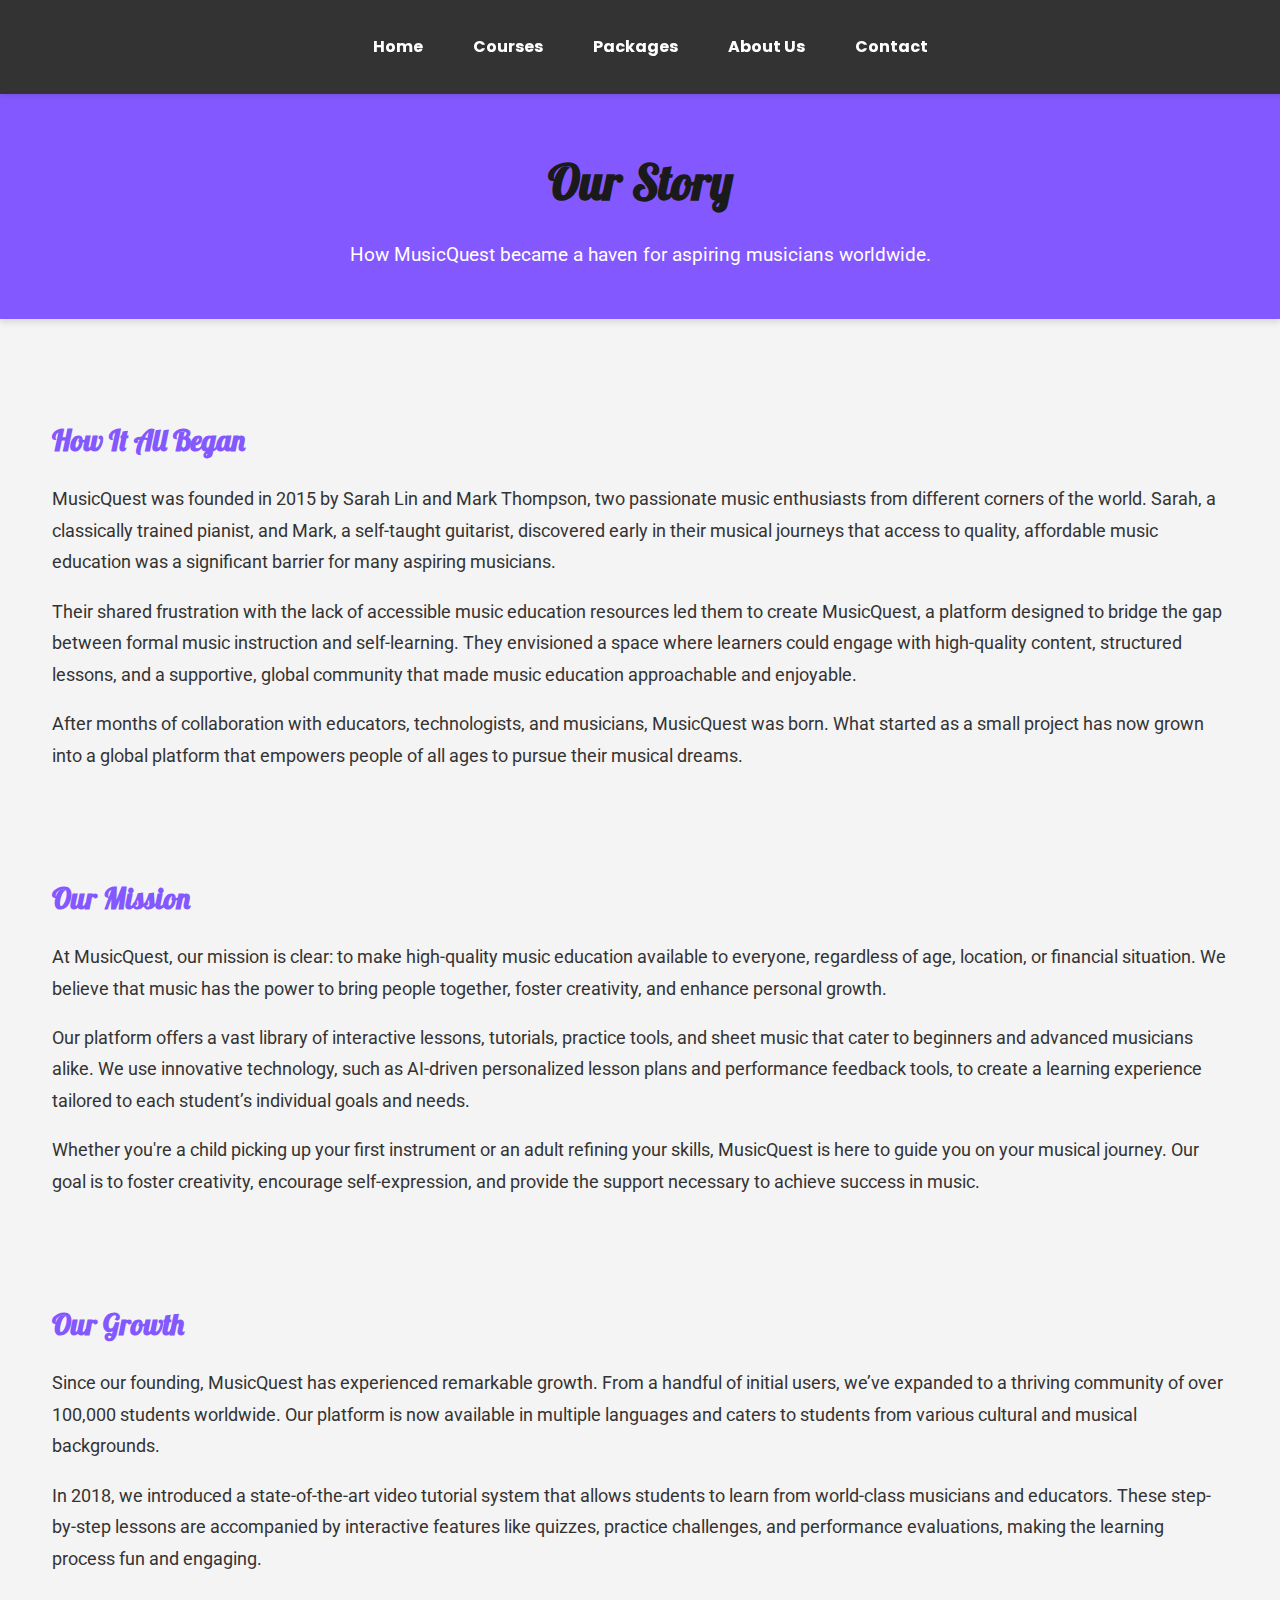
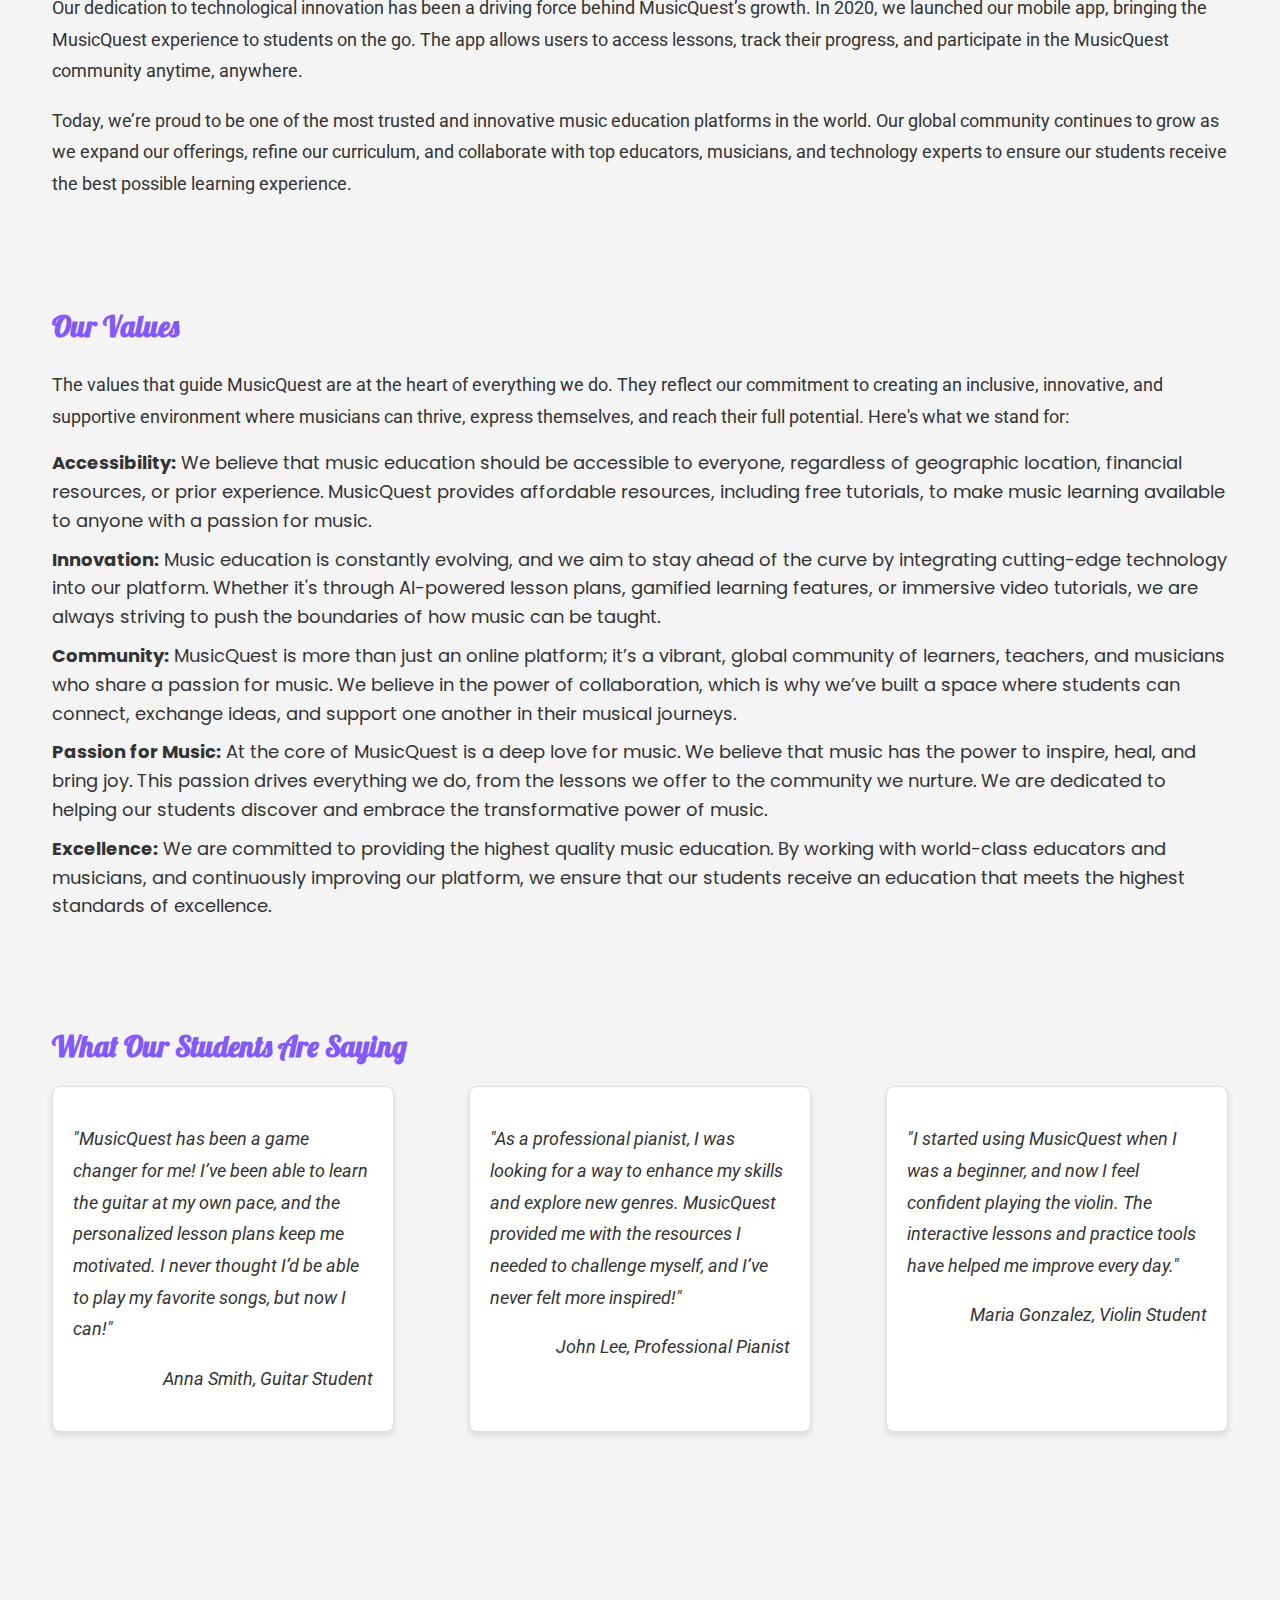
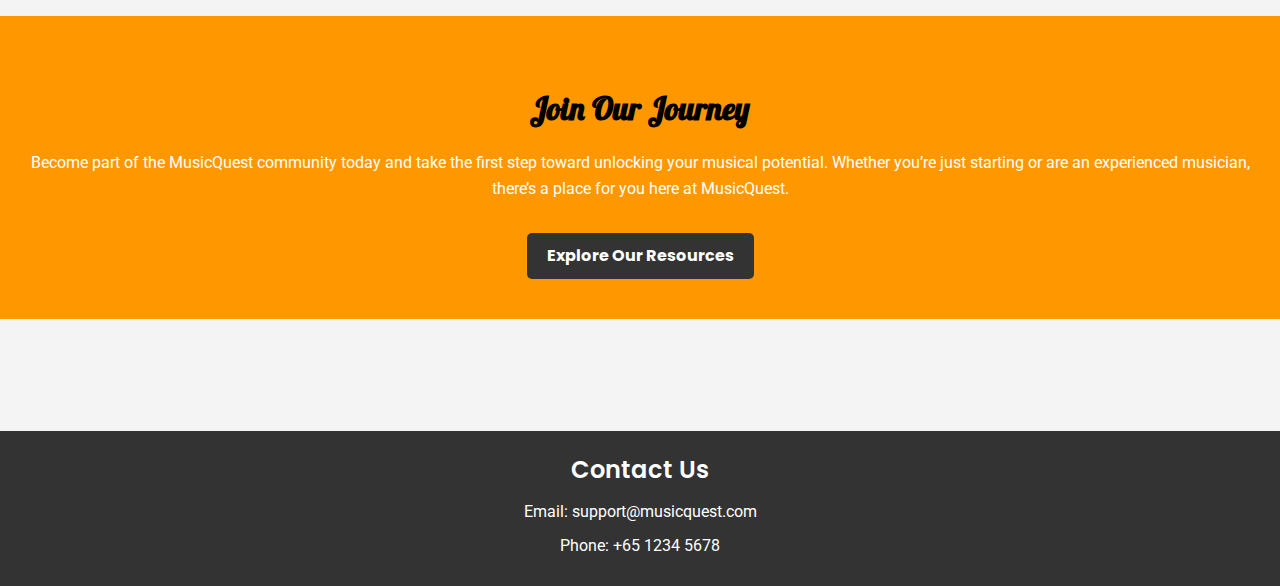
==== about-us.html @ 891b7fa4 "qqq" ====
<!DOCTYPE html>
<html lang="en">
<head>
    <meta charset="UTF-8">
    <meta name="viewport" content="width=device-width, initial-scale=1.0">
    <title>About MusicQuest</title>
    <link rel="stylesheet" href="style.css">
    <link href="https://fonts.googleapis.com/css2?family=Poppins:wght@400;600&family=Roboto:wght@400;500&family=Lobster&display=swap" rel="stylesheet">
</head>
<body>
    <!-- Navigation -->
    <nav>
        <div class="nav-btn">
            <a href="index.html">Home</a>
            <a href="study-resources.html">Courses</a>
            <a href="packages.html">Packages</a>
            <a href="about.html">About Us</a>
            <a href="contact.html">Contact</a>
        </div>
    </nav>

    <!-- About Section -->
    <header class="about-header">
        <h1>Our Story</h1>
        <p>How MusicQuest became a haven for aspiring musicians worldwide.</p>
    </header>

    <main class="about-main">
        <!-- About Story Section -->
        <section class="about-story">
            <h2>How It All Began</h2>
            <p>
                MusicQuest was founded in 2015 by Sarah Lin and Mark Thompson, two passionate music enthusiasts from different corners of the world. Sarah, a classically trained pianist, and Mark, a self-taught guitarist, discovered early in their musical journeys that access to quality, affordable music education was a significant barrier for many aspiring musicians.
            </p>
            <p>
                Their shared frustration with the lack of accessible music education resources led them to create MusicQuest, a platform designed to bridge the gap between formal music instruction and self-learning. They envisioned a space where learners could engage with high-quality content, structured lessons, and a supportive, global community that made music education approachable and enjoyable.
            </p>
            <p>
                After months of collaboration with educators, technologists, and musicians, MusicQuest was born. What started as a small project has now grown into a global platform that empowers people of all ages to pursue their musical dreams.
            </p>
        </section>
    
        <!-- Mission Section -->
        <section class="about-mission">
            <h2>Our Mission</h2>
            <p>
                At MusicQuest, our mission is clear: to make high-quality music education available to everyone, regardless of age, location, or financial situation. We believe that music has the power to bring people together, foster creativity, and enhance personal growth.
            </p>
            <p>
                Our platform offers a vast library of interactive lessons, tutorials, practice tools, and sheet music that cater to beginners and advanced musicians alike. We use innovative technology, such as AI-driven personalized lesson plans and performance feedback tools, to create a learning experience tailored to each student’s individual goals and needs.
            </p>
            <p>
                Whether you're a child picking up your first instrument or an adult refining your skills, MusicQuest is here to guide you on your musical journey. Our goal is to foster creativity, encourage self-expression, and provide the support necessary to achieve success in music.
            </p>
        </section>
    
        <!-- Growth Section -->
        <section class="about-growth">
            <h2>Our Growth</h2>
            <p>
                Since our founding, MusicQuest has experienced remarkable growth. From a handful of initial users, we’ve expanded to a thriving community of over 100,000 students worldwide. Our platform is now available in multiple languages and caters to students from various cultural and musical backgrounds.
            </p>
            <p>
                In 2018, we introduced a state-of-the-art video tutorial system that allows students to learn from world-class musicians and educators. These step-by-step lessons are accompanied by interactive features like quizzes, practice challenges, and performance evaluations, making the learning process fun and engaging.
            </p>
            <p>
                Our dedication to technological innovation has been a driving force behind MusicQuest’s growth. In 2020, we launched our mobile app, bringing the MusicQuest experience to students on the go. The app allows users to access lessons, track their progress, and participate in the MusicQuest community anytime, anywhere.
            </p>
            <p>
                Today, we’re proud to be one of the most trusted and innovative music education platforms in the world. Our global community continues to grow as we expand our offerings, refine our curriculum, and collaborate with top educators, musicians, and technology experts to ensure our students receive the best possible learning experience.
            </p>
        </section>
    
        <!-- Values Section -->
        <section class="about-values">
            <h2>Our Values</h2>
            <p>
                The values that guide MusicQuest are at the heart of everything we do. They reflect our commitment to creating an inclusive, innovative, and supportive environment where musicians can thrive, express themselves, and reach their full potential. Here's what we stand for:
            </p>
            <ul>
                <li><strong>Accessibility:</strong> We believe that music education should be accessible to everyone, regardless of geographic location, financial resources, or prior experience. MusicQuest provides affordable resources, including free tutorials, to make music learning available to anyone with a passion for music.</li>
                <li><strong>Innovation:</strong> Music education is constantly evolving, and we aim to stay ahead of the curve by integrating cutting-edge technology into our platform. Whether it's through AI-powered lesson plans, gamified learning features, or immersive video tutorials, we are always striving to push the boundaries of how music can be taught.</li>
                <li><strong>Community:</strong> MusicQuest is more than just an online platform; it’s a vibrant, global community of learners, teachers, and musicians who share a passion for music. We believe in the power of collaboration, which is why we’ve built a space where students can connect, exchange ideas, and support one another in their musical journeys.</li>
                <li><strong>Passion for Music:</strong> At the core of MusicQuest is a deep love for music. We believe that music has the power to inspire, heal, and bring joy. This passion drives everything we do, from the lessons we offer to the community we nurture. We are dedicated to helping our students discover and embrace the transformative power of music.</li>
                <li><strong>Excellence:</strong> We are committed to providing the highest quality music education. By working with world-class educators and musicians, and continuously improving our platform, we ensure that our students receive an education that meets the highest standards of excellence.</li>
            </ul>
        </section>

        <!-- User Testimonials Section -->
        <section class="user-testimonials">
            <h2>What Our Students Are Saying</h2>
            <div class="testimonial-container">
                <div class="testimonial">
                    <p>"MusicQuest has been a game changer for me! I’ve been able to learn the guitar at my own pace, and the personalized lesson plans keep me motivated. I never thought I’d be able to play my favorite songs, but now I can!"</p>
                    <p><strong>Anna Smith, Guitar Student</strong></p>
                </div>
                <div class="testimonial">
                    <p>"As a professional pianist, I was looking for a way to enhance my skills and explore new genres. MusicQuest provided me with the resources I needed to challenge myself, and I’ve never felt more inspired!"</p>
                    <p><strong>John Lee, Professional Pianist</strong></p>
                </div>
                <div class="testimonial">
                    <p>"I started using MusicQuest when I was a beginner, and now I feel confident playing the violin. The interactive lessons and practice tools have helped me improve every day." </p>
                    <p><strong>Maria Gonzalez, Violin Student</strong></p>
                </div>
            </div>
        </section>
    </main>

    <!-- Call to Action -->
    <section class="call-to-action">
        <h2>Join Our Journey</h2>
        <p>
            Become part of the MusicQuest community today and take the first step toward unlocking your musical potential. Whether you’re just starting or are an experienced musician, there’s a place for you here at MusicQuest.
        </p>
        <a href="study-resources.html" class="cta-button">Explore Our Resources</a>
    </section>

    <!-- Footer -->
    <footer>
        <div class="contact-info">
            <h3>Contact Us</h3>
            <p>Email: support@musicquest.com</p>
            <p>Phone: +65 1234 5678</p>
        </div>
    </footer>
</body>
</html>
---- style.css ----
@import url('https://fonts.googleapis.com/css2?family=Koulen&family=Noto+Sans:ital,wght@0,100..900;1,100..900&display=swap');
html, body {
    margin: 0;
    font-family: 'Nato Sans', sans-serif;
}
h1 {
    font-family: 'Koulen', sans-serif;
}
nav {
    position: fixed;
    top: 0;
    width: 100%;
    background-color: #ffffff;
    z-index: 1000;
    box-shadow: 0 2px 5px rgba(0, 0, 0, 0.1);
}
.nav-btn {
    display: flex;
    justify-content: space-between;
    align-items: center;
    padding: 1.5rem 3rem;
}
.nav-btn a {
    text-decoration: none;
    color: rgb(0, 0, 0);
    font-size: 1rem;
    margin: 0 1rem;
    transition: color 0.3s ease;
}
.nav-btn a:hover {
    color: #FFD700; /* Gold hover color */
}
.wishlist-section {
    display: flex;
    gap: 9vw;
    justify-content: center;
    align-items: center;
    height: 80vh;
   
    padding: 1rem;
    background: linear-gradient(135deg, #ffffff, #f2f1ff)
}
.wishlist-section img {
    width: 31vw;
    height: auto;
}
.wishlist-content {
    display: flex;
    flex-direction: column;
    gap: 3vw;
    max-width: 600px;
    color: #142261;
}
.wishlist-title h1 {
    color: #8458ff;
    font-size: 4vw;
    margin: 0;
    transform: translateY(20px);
    opacity: 0;
    animation: slideUpTitleScale 0.8s ease-out forwards;
}
.wishlist-title p {
    font-size: clamp(1rem, 1.2vw, 1.3rem);
    margin: 0;
    transform: translateY(15px);
    opacity: 0;
    animation: slideUpText 0.8s ease-out 0.2s forwards;
}
/* Make sure form groups take the full width */
.wishlist-form {
    display: flex;
    flex-direction: column;
    gap: 15px; /* Spacing between form elements */
}

/* Style for email input */
.email-group {
    display: flex;
    flex-direction: column;
    gap: 5px;
}

/* Style for the notification checkbox and label */
.notification-group {
    display: flex;                
    align-items: center;          
    gap: 10px;                    
}

/* Style for checkbox */
.notification-group input[type="checkbox"] {
    margin: 0;                    
    width: 20px;                  
    height: 20px;                 
}

/* Ensure label wraps text properly */
.notification-group label {
    display: inline-block;
    max-width: 100%;               
    word-wrap: break-word;        
}



/* Style for the button */
.confirm-button {
    align-self: flex-start;
    padding: 10px 20px;
    background-color: #4caf50;
    color: white;
    font-size: 16px;
    border: none;
    border-radius: 5px;
    cursor: pointer;
    transition: background-color 0.3s ease;
}

.confirm-button:hover {
    background-color: #45a049;
}




.divider-group {
    display: flex;
    gap: 1vw;
    font-size: 0.88vw;
    transform: translateY(15px);
    opacity: 0;
    animation: slideUpForm 0.6s ease-out 1s forwards;
}

.divider-group hr {
    border: none;
    background-color: rgb(165, 165, 165);
    margin-left: 0;
    margin-right: 0;
    width: 2.5vw;
    height: 1px;
}


.all-in-one-section {
    display: flex;
    gap: 3vw;
    justify-content: center;
    align-items: center;
    height: 80vh;
   
    padding: 1rem;
    background: linear-gradient(135deg, #ffffff, #f2f1ff)
}



.all-in-one-content {
    display: flex;
    flex-direction: column;
    gap: 3vw;
    max-width: 900px;
    color: #142261;
    width: 500px;
}

.all-in-one-content h1 {
    font-size: 3.5vw;
    line-height: 3.2vw;
    margin: 0;
}

.all-in-one-content p {
    margin: 0;
    font-size: 1.1vw;
}

.tags {
    margin-top: 4vw;
}

.tags div {
    display: flex;
    justify-content: center;
    align-items: center;
    border: 2px solid #7871F2;
    font-size: 1vw;
    border-radius: 100px;
    padding: 0.6vw 1.5vw;
    display: inline-block;
}
.button-group {
    margin-top: 1.5rem;
    display: flex;
    gap: 1rem;
    justify-content: center;
}

.all-in-one-button,
.study-resources-button {
    text-decoration: none;
    background-color: #ffffff; /* White background for contrast */
    color: #ff4081; /* Button text color matches border */
    padding: 0.8rem 1.5rem;
    border: 2px solid #ff4081; /* Add border */
    border-radius: 10px; /* Rounded corners for buttons */
    font-size: 1rem;
    font-weight: bold;
    text-align: center;
    transition: background-color 0.3s ease, transform 0.2s ease, color 0.3s ease;
}

.all-in-one-button:hover,
.study-resources-button:hover {
    background-color: #ff4081; /* Fill background on hover */
    color: white; /* Change text color to white */
    transform: translateY(-3px); /* Slight lift on hover */
}

/* Keep existing animation keyframes */
@keyframes slideUpTitleScale {
    0% {
        transform: translateY(20px);
        opacity: 0;
    }
    100% {
        transform: translateY(0);
        opacity: 1;
    }
}

@keyframes slideUpText {
    0% {
        transform: translateY(15px);
        opacity: 0;
    }
    100% {
        transform: translateY(0);
        opacity: 1;
    }
}

/* Add new animation for form elements */
/* Keyframes */
@keyframes slideUpForm {
    0% {
        transform: translateY(15px);
        opacity: 0;
    }
    100% {
        transform: translateY(0);
        opacity: 1;
    }
}

/* Apply animation to form */
.wishlist-form {
    animation: slideUpForm 0.8s ease-in-out forwards;
    opacity: 0; /* Initial state */
    transform: translateY(15px); /* Start position */
}




/* Large screens (1200px and up) */
@media (min-width: 1200px) {
    .wishlist-section {
        gap: 6vw;
        padding: 2rem 4rem;
    }
    
    .wishlist-title h1 {
        font-size: 3.5rem;
    }
}

/* Medium screens (768px to 1199px) */
@media (max-width: 1199px) {
    .nav-btn {
        padding: 1rem 2rem;
    }
    
    .wishlist-section {
        gap: 4vw;
        height: auto;
        min-height: 85vh;
        padding: 6rem 2rem 2rem;
    }

    .wishlist-title h1 {
        font-size: 3rem;
    }

    .wishlist-section img {
        width: 40%;
    }
}

/* Tablets and smaller screens (768px and down) */
@media (max-width: 768px) {
    .nav-btn {
        padding: 1rem;
    }

    .nav-btn a {
        font-size: 0.9rem;
        margin: 0 0.5rem;
    }

    .wishlist-section {
        flex-direction: column;
        gap: 2rem;
        padding: 5rem 1.5rem 2rem;
        height: auto;
    }

    .wishlist-section img {
        width: min(80%, 350px);
    }

    .wishlist-content {
        width: 100%;
        gap: 2rem;
    }

    .wishlist-title h1 {
        font-size: 2.5rem;
        text-align: center;
    }

    .wishlist-title p {
        text-align: center;
        font-size: 1rem;
    }

    .email-group label {
        font-size: 1rem;
    }

    #email {
        width: 100%;
    }

    .notification-group {
        font-size: 0.9rem;
    }

    .confirm-button {
        width: 100%;
    }

    #google-signup {
        width: 100%;
        height: 45px;
        font-size: 1rem;
    }

    #google-signup img {
        width: 20px;
    }
}




/* Mobile screens (480px and down) */
@media (max-width: 480px) {
    .nav-btn {
        padding: 0.8rem;
    }

    .nav-btn a {
        font-size: 0.8rem;
        margin: 0 0.3rem;
    }

    .wishlist-section {
        padding: 4.5rem 1rem 1.5rem;
    }

    .wishlist-section img {
        width: 100%;
    }

    .wishlist-title h1 {
        font-size: 2rem;
    }

    .wishlist-title p {
        font-size: 0.9rem;
    }

    .email-group label {
        font-size: 0.9rem;
    }

    .notification-group {
        font-size: 0.8rem;
    }

    .divider-group {
        font-size: 0.8rem;
    }
}

/* For landscape orientation on mobile */
@media (max-height: 600px) and (orientation: landscape) {
    .wishlist-section {
        flex-direction: row;
        min-height: auto;
        padding: 5rem 1.5rem 1.5rem;
    }

    .wishlist-section img {
        width: 30%;
    }

    .wishlist-title h1 {
        font-size: 2rem;
    }
}

/* Very small screens */
@media (max-width: 360px) {
    .nav-btn a {
        font-size: 0.7rem;
        margin: 0 0.2rem;
    }

    .wishlist-title h1 {
        font-size: 1.8rem;
    }
}
/* Wishlist Success Section */
.wishlist-success-section {
    display: flex;
    flex-direction: column;
    justify-content: center;
    align-items: center;
    text-align: center;
    padding: 5rem 2rem 2rem; /* Increased top padding to account for nav bar */
    height: 80vh;
    background: linear-gradient(135deg, #ffffff, #f2f1ff);
}

.wishlist-success-section img {
    width: 30%;
    margin-top: 2rem;
}

.success-content {
    max-width: 600px;
    color: #142261;
    margin-top: 2rem; /* Additional margin to move content further down */
}

.success-content h1 {
    font-size: 3rem;
    color: #8458ff;
    margin-top: 7rem;
}

.success-content p {
    font-size: 1.2rem;
    margin-bottom: 2rem;
}

.back-home-button {
    display: inline-block;
    padding: 0.8rem 1.5rem;
    font-size: 1rem;
    color: white;
    background-color: #6762FF;
    border-radius: 6px;
    text-decoration: none;
    transition: background-color 0.3s ease;
}

.back-home-button:hover {
    background-color: #5f5bda;
}
.track-record {
    padding: 3rem;
    background-color: #f8f7ff;
    text-align: center;
}

.track-content h1 {
    font-size: 2.5rem;
    color: #142261;
}

.track-content p {
    font-size: 1.2rem;
    color: #444;
    margin-bottom: 2rem;
}

.testimonials {
    display: flex;
    justify-content: center;
    gap: 2rem;
    flex-wrap: wrap;
}

.testimonial {
    background-color: white;
    border: 1px solid #ddd;
    border-radius: 8px;
    padding: 1rem 1.5rem;
    max-width: 300px;
    text-align: left;
    box-shadow: 0 4px 8px rgba(0, 0, 0, 0.1);
}

.testimonial p {
    font-size: 1rem;
    color: #555;
    margin-bottom: 1rem;
}

.testimonial span {
    font-size: 0.9rem;
    color: #888;
    font-style: italic;
}
.services {
    padding: 3rem;
    background-color: #ffffff;
    text-align: center;
}

.services h1 {
    font-size: 2.5rem;
    color: #8458ff;
    margin-bottom: 2rem;
}

.service-list {
    display: flex;
    flex-wrap: wrap;
    gap: 20px;
    justify-content: center;
    margin-top: 20px;
}

.service-item {
    width: 30%;
    min-width: 280px;
    text-align: center;
}

.service-button {
    display: block;
    text-decoration: none;
    background-color: #2e86de;
    color: white;
    padding: 20px;
    border-radius: 10px;
    transition: background-color 0.3s, transform 0.2s;
    box-shadow: 0 4px 6px rgba(0, 0, 0, 0.1);
}

.service-button:hover {
    background-color: #1c5fa8;
    transform: translateY(-5px);
}

.service-button h3 {
    margin: 0 0 10px;
    font-size: 1.5rem;
}

.service-button p {
    font-size: 1rem;
    margin: 0;
}

footer {
    background-color: #142261;
    color: white;
    text-align: center;
    padding: 1.5rem;
}

.contact-info h3 {
    margin: 0;
    font-size: 1.5rem;
}

.contact-info p {
    margin: 0.5rem 0;
    font-size: 1rem;
}
.promo-section {
    padding: 2rem;
    background-color: #f8f7ff;
    text-align: center;
}

.promo-input {
    display: inline-flex;
    gap: 1rem;
    margin-top: 1rem;
}

.promo-input input {
    padding: 0.8rem;
    font-size: 1rem;
    border: 1px solid #ddd;
    border-radius: 4px;
    width: 200px;
}

.promo-input button {
    padding: 0.8rem 1rem;
    background-color: #6762FF;
    color: white;
    border: none;
    border-radius: 4px;
    cursor: pointer;
}

.promo-input button:hover {
    background-color: #5f5bda;
}
.all-in-one-link {
    display: block;
    text-decoration: none;
    color: inherit;
    transition: transform 0.2s ease, box-shadow 0.2s ease;
}

.all-in-one-link:hover {
    transform: translateY(-5px);
    box-shadow: 0 4px 10px rgba(0, 0, 0, 0.2);
}
.packages-heading {
    margin-top: 5rem; /* Moves the heading down */
    text-align: center; /* Keeps it centered */
    font-size: 2rem; /* Optional: Adjust the size */
    font-weight: bold; /* Optional: Keep it bold */
}

.packages-section {
    padding: 2rem;
    text-align: center;
}

.packages-list {
    display: flex;
    justify-content: center;
    gap: 1.5rem;
    flex-wrap: wrap;
}

.package-item {
    border: 1px solid #ddd;
    border-radius: 8px;
    padding: 1.5rem;
    width: 300px;
    box-shadow: 0 2px 5px rgba(0, 0, 0, 0.1);
    transition: transform 0.2s ease;
}

.package-item:hover {
    transform: translateY(-5px);
    box-shadow: 0 4px 10px rgba(0, 0, 0, 0.2);
}

.buy-button {
    background-color: #ff4081;
    color: white;
    border: none;
    padding: 0.5rem 1rem;
    border-radius: 4px;
    cursor: pointer;
    font-size: 1rem;
    margin-top: 1rem;
}

.buy-button:hover {
    background-color: #e0356d;
}
/* Packages Section */
.packages-list {
    display: flex;
    flex-wrap: wrap;
    justify-content: space-around;
    gap: 20px;
    margin: 20px;
}

.package-item {
    border: 2px solid #4CAF50;
    border-radius: 10px;
    padding: 20px;
    text-align: center;
    width: 300px;
    box-shadow: 0 4px 6px rgba(0, 0, 0, 0.1);
}

/* Footer for price and button */
.package-footer {
    display: flex;
    justify-content: space-between;
    align-items: center;
    margin-top: 20px;
    border-top: 1px solid #ddd;
    padding-top: 10px;
}

.price {
    font-size: 1.2rem;
    font-weight: bold;
    color: #4CAF50;
}

.buy-button {
    background-color: #4CAF50;
    color: white;
    font-size: 1rem;
    padding: 10px 20px;
    border: none;
    border-radius: 5px;
    cursor: pointer;
    transition: background-color 0.3s ease;
}

.buy-button:hover {
    background-color: #45A049;
}
/* Study Resources Section */
.study-resources-section {
    padding: 40px 20px;
    text-align: center;
    background-color: #f8f9fa;
}

.study-resources-heading {
    font-size: 2.5rem;
    color: #4CAF50;
    margin-top: 5rem
}

.study-resources-subheading {
    font-size: 1.2rem;
    color: #555;
    margin-bottom: 30px;
}

/* Resource List */
.resource-list {
    display: flex;
    flex-wrap: wrap;
    justify-content: center;
    gap: 20px;
}

.resource-item {
    background-color: white;
    border: 2px solid #4CAF50;
    border-radius: 10px;
    width: 300px;
    padding: 20px;
    box-shadow: 0 4px 6px rgba(0, 0, 0, 0.1);
    text-align: center;
}

.resource-item img {
    max-width: 100%;
    border-radius: 5px;
    margin-bottom: 15px;
}

.resource-item h3 {
    font-size: 1.5rem;
    color: #333;
    margin-bottom: 10px;
}

.resource-item p {
    font-size: 1rem;
    color: #666;
    margin-bottom: 15px;
}
.resource-item:nth-child(1) p {
    margin-top: 30px;
}
.resource-item:nth-child(1) h3 {
    margin-top: 25px; 
}

.resource-item:nth-child(2) p {
    margin-top: 30px;
}
.resource-item:nth-child(2) h3 {
    margin-top: 35px; 
}
.resource-item:nth-child(3) p {
    margin-top: 30px;
}
.resource-item:nth-child(3) h3 {
    margin-top: 48px; 
}
.learn-more-button {
    display: inline-block;
    background-color: #4CAF50;
    color: white;
    padding: 10px 20px;
    text-decoration: none;
    border-radius: 5px;
    font-weight: bold;
    transition: background-color 0.3s ease;
}

.learn-more-button:hover {
    background-color: #45A049;
}

/* Footer */
footer {
    background-color: #4ca8af;
    color: white;
    padding: 20px;
    text-align: center;
    margin-top: 40px;
}

.contact-info h3 {
    font-size: 1.5rem;
    margin-bottom: 10px;
}

.contact-info p {
    font-size: 1rem;
}
.package-item img {
    width: 100%; /* Make the image fit the container width */
    height: auto; /* Maintain aspect ratio */
    max-height: 200px; /* Optional: Restrict the height to ensure uniformity */
    border-radius: 8px; /* Optional: Add rounded corners */
    object-fit: cover; /* Ensures the image fills the container nicely */
    display: block;
    margin: 0 auto; /* Center the image */
}


/* General Styles */
body {
    font-family: 'Arial', sans-serif;
    color: #333;
    background-color: #ffffff;     
    margin: 0;
    padding: 0;
}

nav {
    background-color: #4f6ef7;
    color: #fff;
    padding: 10px 20px;
    text-align: center;
}

.nav-btn a {
    color: #fff;
    text-decoration: none;
    margin: 0 15px;
    font-weight: bold;
}

.nav-btn a:hover {
    text-decoration: underline;
}

/* General Reset */
body {
    margin: 0;
    font-family: Arial, sans-serif;
    color: #333;
}

/* Navigation */
nav {
    background-color: #004080;
    padding: 1rem;
    text-align: center;
}

.nav-btn a {
    color: white;
    text-decoration: none;
    margin: 0 15px;
    font-weight: bold;
}

.nav-btn a:hover {
    text-decoration: underline;
}

/* Payment Section */
.payment-container {
    max-width: 600px;
    margin: 2rem auto;
    padding: 2rem;
    border-radius: 8px;
    background-color: #f9f9f9;
    box-shadow: 0 4px 10px rgba(0, 0, 0, 0.1);
}

.payment-container header h1 {
    font-size: 2rem;
    color: #333;
    margin-top: 2rem; 
    text-align: center;
}

.payment-form {
    margin-top: 1.5rem;
}

fieldset {
    border: none;
    margin-bottom: 1.5rem;
}

legend {
    font-size: 1.2rem;
    font-weight: bold;
    color: #004080;
    margin-bottom: 1rem;
}

.form-group {
    margin-bottom: 1rem;
}

label {
    display: block;
    margin-bottom: 0.5rem;
    font-weight: bold;
}

input, select {
    width: 100%;
    padding: 0.8rem;
    border: 1px solid #ccc;
    border-radius: 4px;
    box-sizing: border-box;
    font-size: 1rem;
}

input:focus, select:focus {
    border-color: #004080;
    outline: none;
    box-shadow: 0 0 5px rgba(0, 64, 128, 0.5);
}

.form-row {
    display: flex;
    gap: 1rem;
}

.form-footer {
    text-align: center;
}

.submit-payment {
    background-color: #004080;
    color: white;
    padding: 0.8rem 1.5rem;
    font-size: 1rem;
    border: none;
    border-radius: 5px;
    cursor: pointer;
    transition: background-color 0.3s ease;
}

.submit-payment:hover {
    background-color: #003060;
}

/* Footer */
footer {
    text-align: center;
    background-color: #004080;
    color: white;
    padding: 1rem;
    margin-top: 2rem;
}
.back-button {
    display: inline-block;
    background-color: var(--primary-color);
    color: #ffffff;
    text-decoration: none;
    padding: 0.8rem 1.5rem;
    border-radius: 5px;
    margin-top: 1.5rem;
    transition: background-color 0.3s ease;
}

.back-button:hover {
    background-color: #0056b3;
}
/* Global Styles */
body {
    font-family: 'Noto Sans', sans-serif;
    margin: 0;
    padding: 0;
    background-color: #f8f7ff; /* Light background color */
    color: #142261; /* Dark blue text for readability */
}

h1, h2 {
    color: #8458ff; /* Purple for headings */
}

ul {
    list-style-type: none;
    padding-left: 0;
}

li {
    margin-bottom: 10px;
    font-size: 1.2rem;
}

a {
    text-decoration: none;
    color: #4CAF50; /* Green for links and buttons */
    font-weight: bold;
}

/* Header Styles */
header {
    background-color: #ffffff; /* White background for header */
    padding: 2rem;
    text-align: center;
    box-shadow: 0 4px 6px rgba(0, 0, 0, 0.1);
}

header h1 {
    font-size: 3rem;
}

header p {
    font-size: 1.2rem;
    color: #444; /* Dark gray for paragraph */
}

/* Main Content Styles */
main {
    padding: 2rem;
}

.highlights {
    background-color: #ffffff;
    border-radius: 10px;
    padding: 1.5rem;
    box-shadow: 0 4px 8px rgba(0, 0, 0, 0.1);
}

.highlights h2 {
    font-size: 2rem;
    margin-bottom: 1rem;
}

.back-button {
    display: inline-block;
    padding: 10px 20px;
    background-color: #4CAF50;
    color: white;
    border-radius: 5px;
    font-size: 1rem;
    margin-top: 20px;
    transition: background-color 0.3s;
}

.back-button:hover {
    background-color: #45a049; /* Darker green on hover */
}

/* Footer Styles */
footer {
    background-color: #142261;
    color: white;
    text-align: center;
    padding: 1rem;
    margin-top: 2rem;
    font-size: 0.9rem;
}
/* Global Styles */
body {
    font-family: 'Noto Sans', sans-serif;
    margin: 0;
    padding: 0;
    background-color: #f8f7ff; /* Light background color */
    color: #142261; /* Dark blue text for readability */
}

h1, h2 {
    color: #8458ff; /* Purple for headings */
}

ul {
    list-style-type: none;
    padding-left: 0;
}

li {
    margin-bottom: 10px;
    font-size: 1.2rem;
}

a {
    text-decoration: none;
    color: #4CAF50; /* Green for links and buttons */
    font-weight: bold;
}

/* Header Styles */
header {
    background-color: #ffffff; /* White background for header */
    padding: 2rem;
    text-align: center;
    box-shadow: 0 4px 6px rgba(0, 0, 0, 0.1);
}

header h1 {
    font-size: 3rem;
}

header p {
    font-size: 1.2rem;
    color: #444; /* Dark gray for paragraph */
}

/* Main Content Styles */
main {
    padding: 2rem;
}

.highlights {
    background-color: #ffffff;
    border-radius: 10px;
    padding: 1.5rem;
    box-shadow: 0 4px 8px rgba(0, 0, 0, 0.1);
}

.highlights h2 {
    font-size: 2rem;
    margin-bottom: 1rem;
}

/* Image Gallery Styles */
.image-gallery {
    margin-top: 2rem;
}

.image-container {
    display: flex;
    gap: 1.5rem;
    justify-content: space-between;
}

.image-placeholder {
    width: 600px;
    height: 700px;
    object-fit: fill;
    border: 3px solid #8458ff; /* Purple border for the images */
    border-radius: 18px;
}

.back-button {
    display: inline-block;
    padding: 10px 20px;
    background-color: #4CAF50;
    color: white;
    border-radius: 5px;
    font-size: 1rem;
    margin-top: 20px;
    transition: background-color 0.3s;
}

.back-button:hover {
    background-color: #45a049; /* Darker green on hover */
}

/* Footer Styles */
footer {
    background-color: #142261;
    color: white;
    text-align: center;
    padding: 1rem;
    margin-top: 2rem;
    font-size: 0.9rem;
}
/* Global Styles */
body {
    font-family: 'Noto Sans', sans-serif;
    margin: 0;
    padding: 0;
    background-color: #f8f7ff; /* Light background color */
    color: #142261; /* Dark blue text for readability */
}

h1, h2 {
    color: #8458ff; /* Purple for headings */
}

ul {
    list-style-type: none;
    padding-left: 0;
}

li {
    margin-bottom: 10px;
    font-size: 1.2rem;
}

a {
    text-decoration: none;
    color: #4CAF50; /* Green for links and buttons */
    font-weight: bold;
}

/* Header Styles */
header {
    background-color: #ffffff; /* White background for header */
    padding: 2rem;
    text-align: center;
    box-shadow: 0 4px 6px rgba(0, 0, 0, 0.1);
}

header h1 {
    font-size: 3rem;
}

header p {
    font-size: 1.2rem;
    color: #444; /* Dark gray for paragraph */
}

/* Main Content Styles */
main {
    padding: 2rem;
}

.highlights {
    background-color: #ffffff;
    border-radius: 10px;
    padding: 1.5rem;
    box-shadow: 0 4px 8px rgba(0, 0, 0, 0.1);
}

.highlights h2 {
    font-size: 2rem;
    margin-bottom: 1rem;
}

/* Video Gallery Styles */
.video-gallery {
    margin-top: 2rem;
}

.image-container {
    display: flex;
    gap: 1.5rem;
    justify-content: space-between;
}

.video-placeholder {
    width: 450px;
    height: 300px;
    object-fit: cover;
    border: 5px solid #8458ff; /* Increased border size (5px) */
    border-radius: 8px;
}

.back-button {
    display: inline-block;
    padding: 10px 20px;
    background-color: #4CAF50;
    color: white;
    border-radius: 5px;
    font-size: 1rem;
    margin-top: 20px;
    transition: background-color 0.3s;
}

.back-button:hover {
    background-color: #45a049; /* Darker green on hover */
}


/* Footer Styles */
footer {
    background-color: #142261;
    color: white;
    text-align: center;
    padding: 1rem;
    margin-top: 2rem;
    font-size: 0.9rem;
}
.about-header {
    text-align: center;
    padding: 2rem;
    background-color: #8458ff;
    color: white;
    margin-top: 5rem;
}
.about-header > p {
    color: #ffffff; /* Purple color */
    font-size: 1.2rem; /* Optional: Adjust size */
}
.about-main {
    padding: 2rem;
    line-height: 1.8;
}

.about-story, .about-mission, .about-growth, .about-values {
    margin-bottom: 2rem;
}

.story-image {
    display: block;
    max-width: 100%;
    height: auto;
    margin: 1rem auto;
    border-radius: 12px;
}

.call-to-action {
    text-align: center;
    padding: 2rem;
    background-color: #5b34b4;
    color: white;
    margin-bottom: 7rem;
}
.call-to-action > h2 {
    color: #000000; /* Purple color */
    
}
.call-to-action > p {
    color: #ffffff; /* Purple color */
    
}
.cta-button {
    padding: 0.8rem 2rem;
    background-color: #ffbd59;
    color: #5b34b4;
    text-decoration: none;
    font-weight: bold;
    border-radius: 6px;
    margin-top: 1rem;
    display: inline-block;
}

.cta-button:hover {
    background-color: #000000;
    color: white;
}
.contact-info > h3{
    color:#ffffff
}
/* General Body Font (Roboto) */
body {
    font-family: 'Roboto', sans-serif; /* Default font */
    font-size: 16px;
    line-height: 1.6;
    color: #333; /* Default text color */
    margin: 0;
    padding: 0;
}

/* Headers (Poppins) */
h1, h2, h3 {
    font-family: 'Poppins', sans-serif;
    font-weight: 600;
    color: #2d2d2d; /* Darker for emphasis */
}

/* Section Headings */
h1 {
    font-size: 2.5rem;
    margin-bottom: 1rem;
}

h2 {
    font-size: 2rem;
    margin-bottom: 0.8rem;
}

h3 {
    font-size: 1.75rem;
    margin-bottom: 0.6rem;
}

/* Special Text (Lobster) */
.special-text {
    font-family: 'Lobster', cursive;
    font-size: 1.8rem;
    color: #8458FF; /* Highlight color */
    text-align: center;
    margin: 1rem 0;
}

/* Buttons */
button, .button-group a {
    font-family: 'Poppins', sans-serif;
    font-size: 1.2rem;
    font-weight: 600;
    color: #fff;
    background-color: #8458FF;
    border: none;
    padding: 0.8rem 1.2rem;
    border-radius: 5px;
    text-decoration: none;
    display: inline-block;
    cursor: pointer;
    transition: background-color 0.3s;
}

button:hover, .button-group a:hover {
    background-color: #6b44cc;
}

/* Paragraph Text (Roboto) */
p {
    font-family: 'Roboto', sans-serif;
    font-size: 1rem;
    margin-bottom: 1rem;
    color: #000000; /* Softer gray */
}

/* Navigation (Poppins for links) */
nav a {
    font-family: 'Poppins', sans-serif;
    font-size: 1rem;
    text-decoration: none;
    color: #000000;
    margin: 0 1rem;
}

nav a:hover {
    color: #8458FF;
}

/* Footer Text */

footer p {
    font-family: 'Roboto', sans-serif;
    font-size: 0.9rem;
    color: #ffffff;
}

/* Promo Input (Poppins) */
.promo-input input {
    font-family: 'Poppins', sans-serif;
    font-size: 1rem;
    padding: 0.5rem;
    border: 1px solid #ddd;
    border-radius: 4px;
}

.promo-input button {
    font-family: 'Poppins', sans-serif;
    font-size: 1rem;
    background-color: #8458FF;
    color: #fff;
    padding: 0.5rem 1rem;
    border: none;
    border-radius: 4px;
    cursor: pointer;
}

.promo-input button:hover {
    background-color: #6b44cc;
}
/* General styles for images in about sections */
.story-image, .mission-image, .growth-image, .values-image {
    width: 100%;
    max-width: 200px;
    height: auto;
    border-radius: 10px;
    box-shadow: 0 4px 10px rgba(0, 0, 0, 0.1);
    display: block;
    margin: 20px auto;
}

/* Styling for main sections */
.about-main section {
    padding: 20px;
    margin: 20px 0;
}

.about-main h2 {
    color: #8458ff; /* Purple color */
    font-size: 1.8rem;
}

.about-main p {
    font-size: 1.1rem;
    color: #333;
}
body {
    font-family: 'Poppins', sans-serif;
    margin: 0;
    padding: 0;
    background-color: #f4f4f4;
}

nav {
    background-color: #333;
    padding: 10px;
}

nav .nav-btn {
    display: flex;
    justify-content: center;
    gap: 20px;
}

nav a {
    color: white;
    text-decoration: none;
    font-weight: bold;
}




main {
    padding: 40px 20px;
}

.about-story, .about-mission, .about-growth, .about-values {
    margin-bottom: 40px;
}

h1, h2 {
    font-family: 'Lobster', cursive;
    color: #1a1a1a;
}

ul {
    list-style-type: none;
    padding: 0;
}

ul li {
    font-size: 18px;
    line-height: 1.6;
}

.testimonial-container {
    display: flex;
    justify-content: space-between;
    gap: 20px;
}

.testimonial {
    background-color: #fff;
    padding: 20px;
    border-radius: 8px;
    box-shadow: 0 4px 6px rgba(0, 0, 0, 0.1);
    width: 30%;
}

.testimonial p {
    font-style: italic;
}

.testimonial strong {
    display: block;
    margin-top: 10px;
    font-weight: normal;
    text-align: right;
}

.call-to-action {
    text-align: center;
    background-color: #ff9800;
    padding: 40px 20px;
    color: white;
    margin-top: 7rem;
    
}

.cta-button {
    background-color: #333;
    padding: 10px 20px;
    color: white;
    text-decoration: none;
    font-weight: bold;
    border-radius: 5px;
}

footer {
    background-color: #333;
    color: white;
    padding: 20px;
    text-align: center;
}
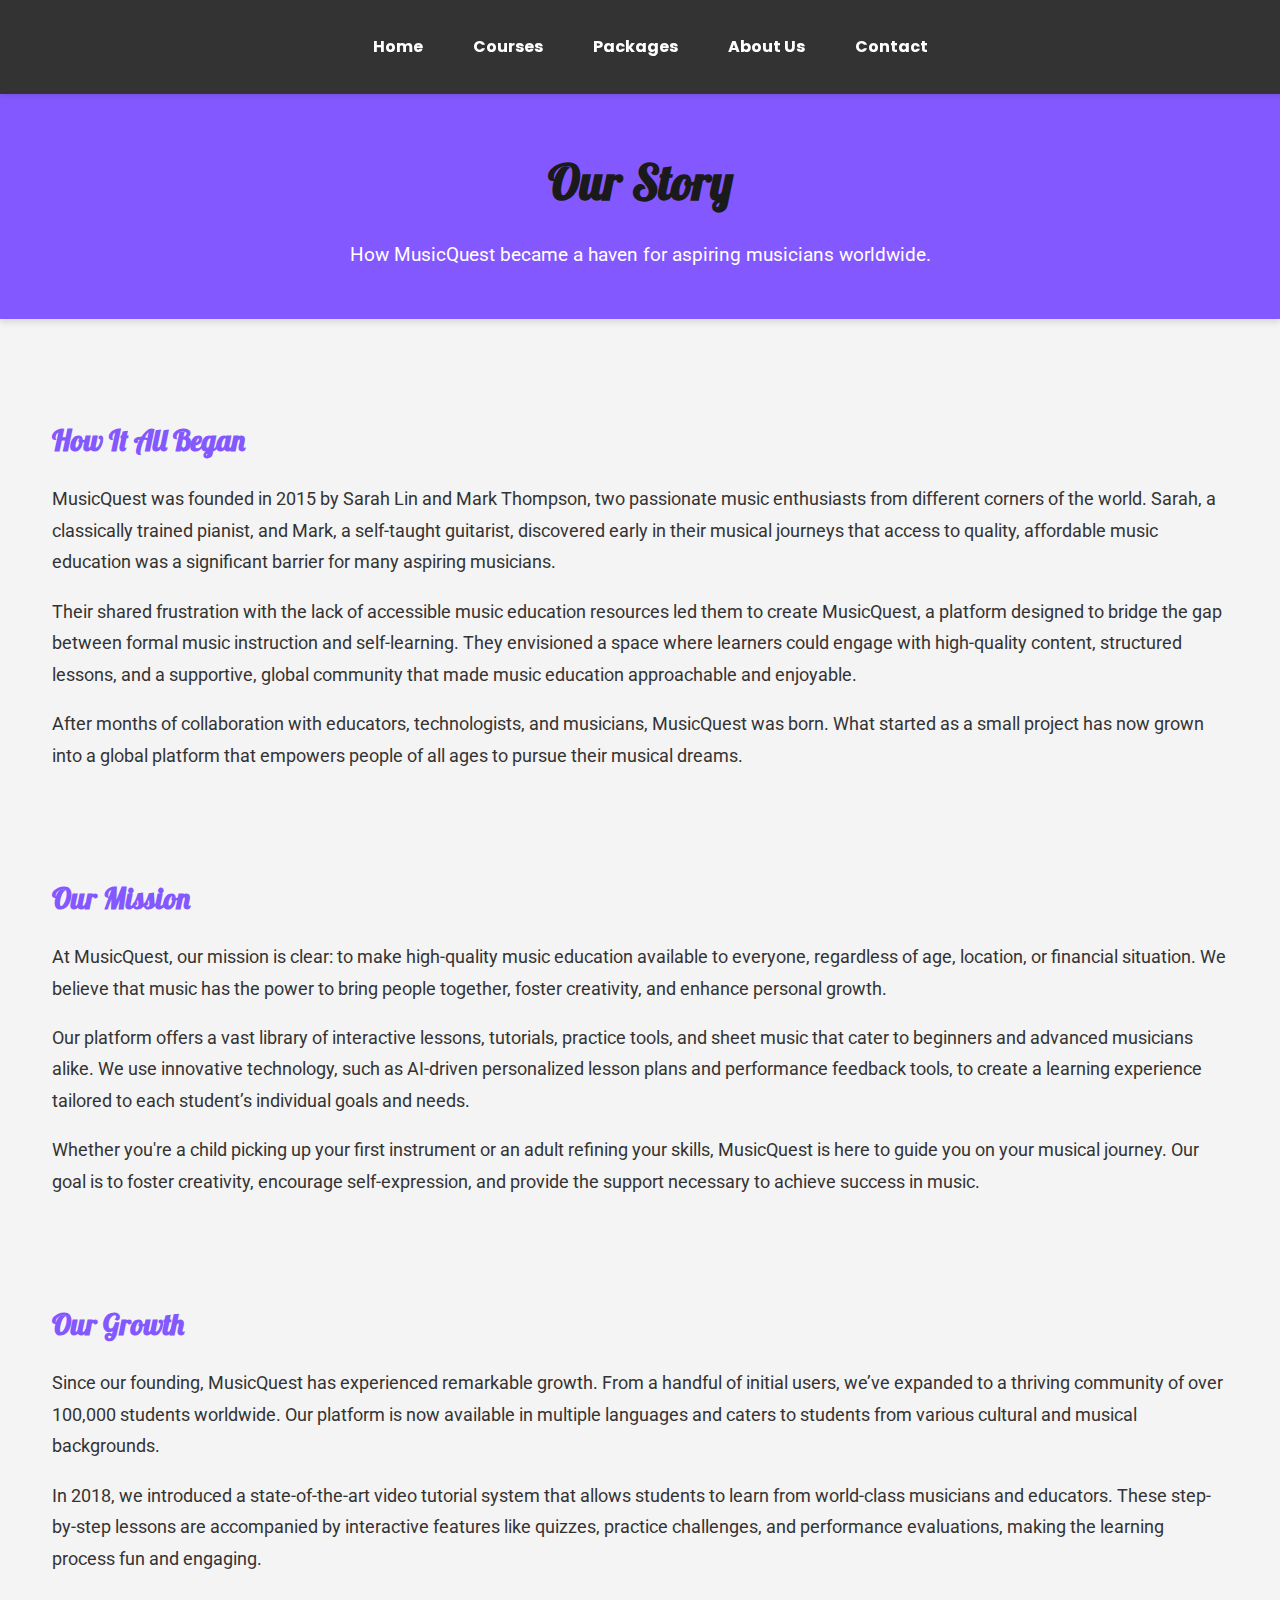
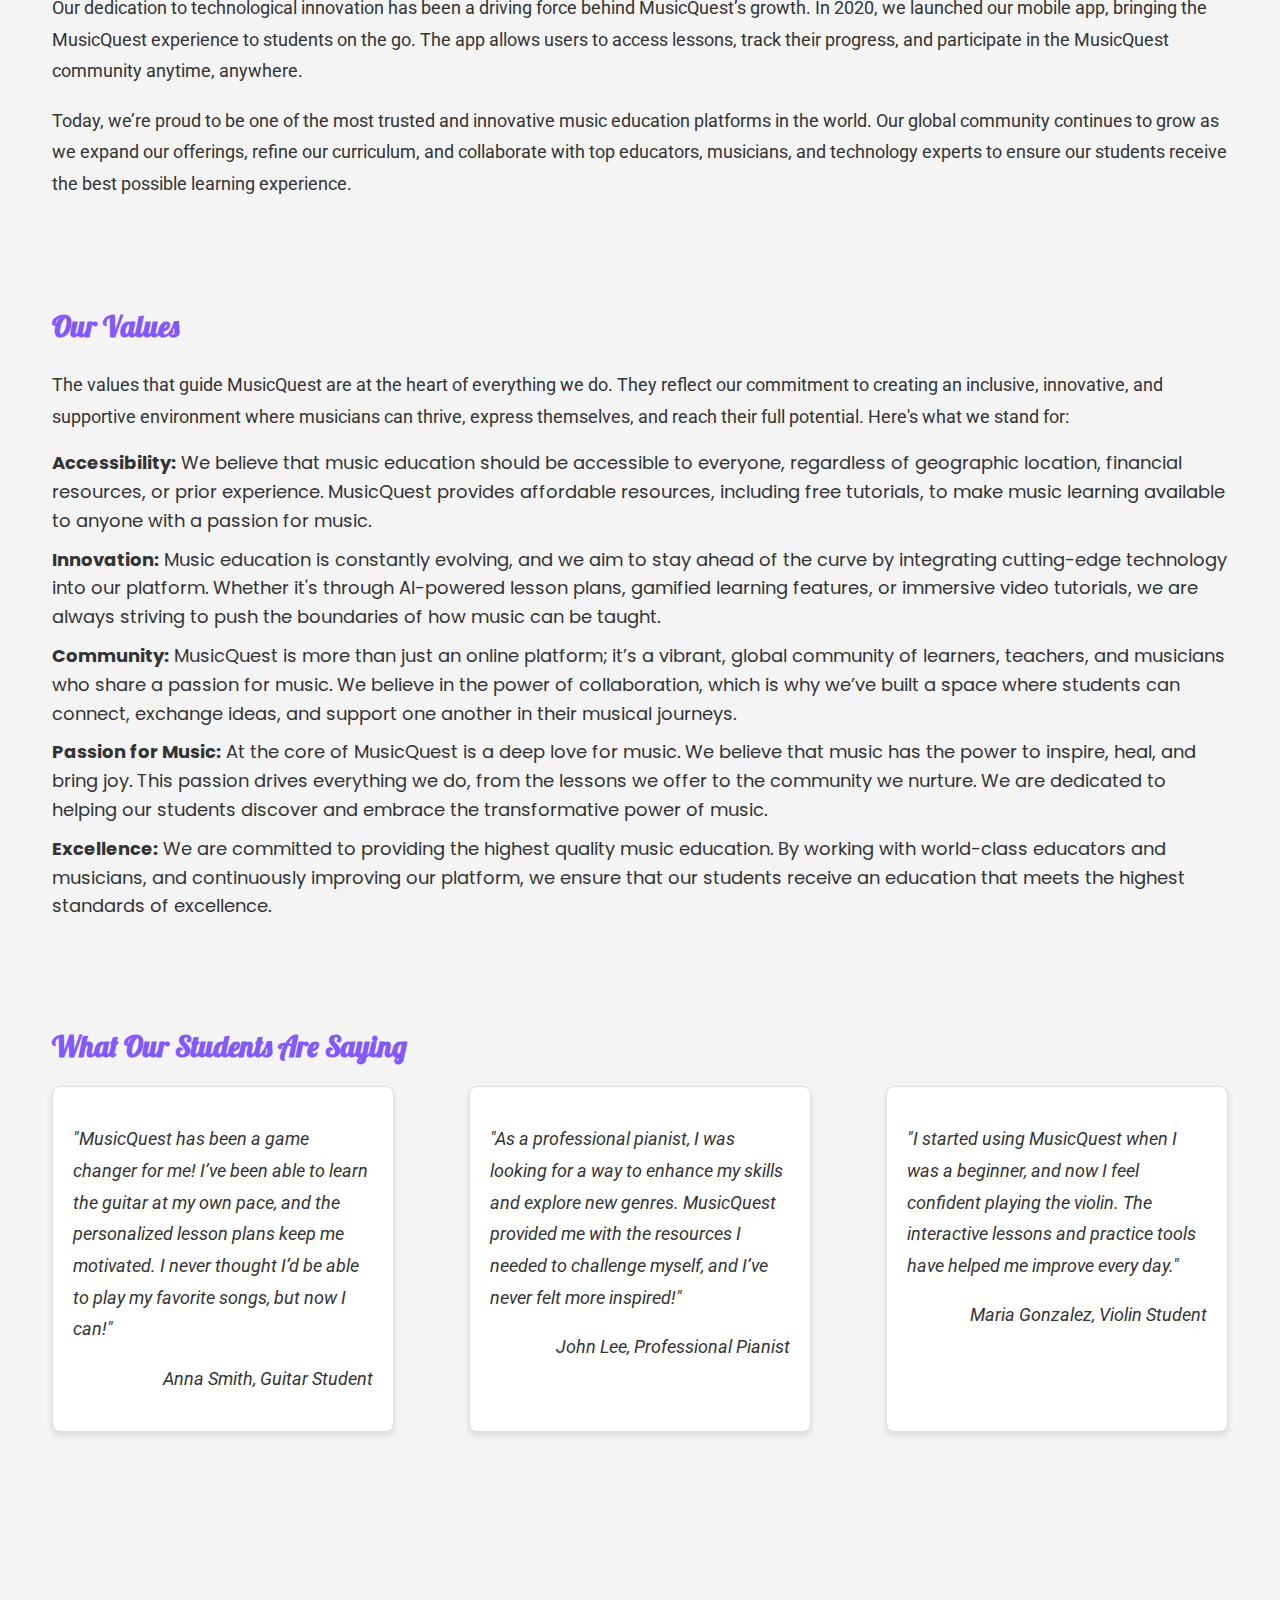
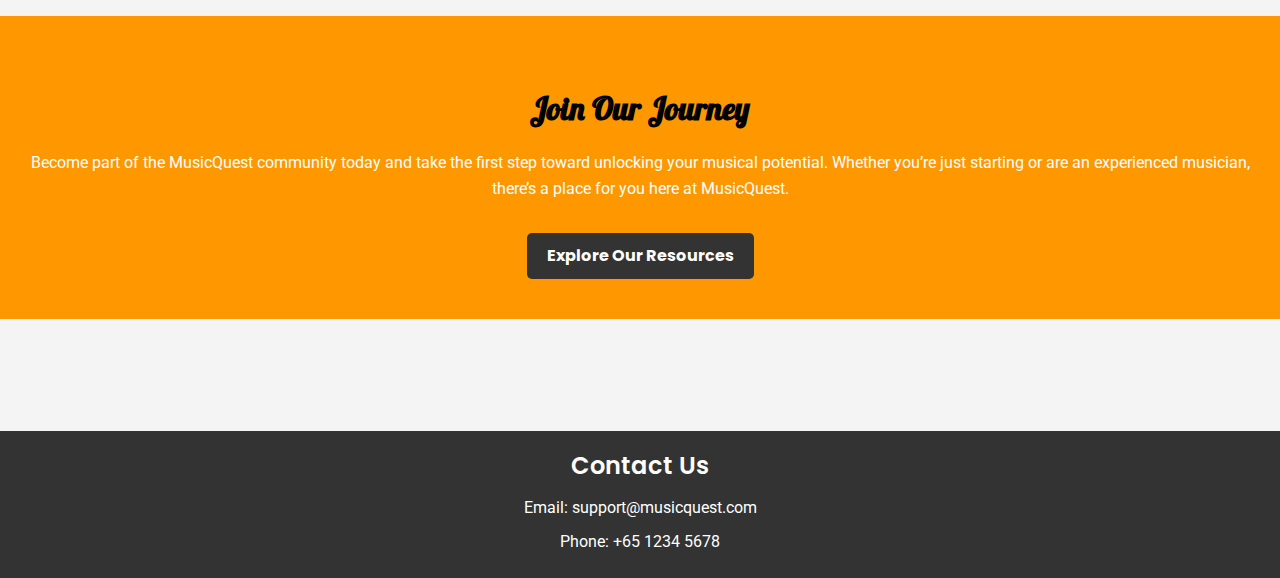
==== commit 7d4c584b: "done?" ====
--- a/about-us.html
+++ b/about-us.html
@@ -14,7 +14,7 @@
             <a href="index.html">Home</a>
             <a href="study-resources.html">Courses</a>
             <a href="packages.html">Packages</a>
-            <a href="about.html">About Us</a>
+            <a href="about-us.html">About Us</a>
             <a href="contact.html">Contact</a>
         </div>
     </nav>
--- a/style.css
+++ b/style.css
@@ -1603,3 +1603,178 @@
     padding: 20px;
     text-align: center;
 }
+
+
+/* Style for the resource list section */
+.resource-list {
+    display: flex; /* Align items horizontally */
+    justify-content: space-around; /* Space out items evenly */
+    flex-wrap: wrap; /* Wrap items if the screen size is small */
+    gap: 20px; /* Add space between items */
+    padding: 20px;
+}
+
+/* Style for individual resource items */
+.resource-item {
+    text-align: center; /* Center align the content */
+    max-width: 300px; /* Set a consistent width for all items */
+    padding: 15px;
+    border: 2px solid #ccc; /* Add a light border */
+    border-radius: 10px; /* Rounded corners */
+    box-shadow: 0 4px 8px rgba(0, 0, 0, 0.1); /* Add a subtle shadow */
+    transition: transform 0.3s, box-shadow 0.3s; /* Smooth hover effect */
+    background-color: #f9f9f9; /* Light background for each card */
+}
+
+/* Style for images inside resource items */
+.resource-item img {
+    width: 100%; /* Make the image responsive */
+    max-width: 200px; /* Set a maximum width for uniform size */
+    height: auto; /* Maintain aspect ratio */
+    margin-bottom: 10px; /* Add space below the image */
+    border-radius: 8px; /* Rounded image corners */
+}
+
+/* Style for Learn More button */
+.learn-more-button {
+    display: inline-block;
+    margin-top: 10px;
+    padding: 10px 20px;
+    background-color: #007BFF; /* Button color */
+    color: white; /* Button text color */
+    text-decoration: none; /* Remove underline */
+    border-radius: 5px; /* Rounded button corners */
+    font-size: 14px;
+    font-weight: bold;
+    transition: background-color 0.3s; /* Smooth hover effect */
+}
+
+.learn-more-button:hover {
+    background-color: #0056b3; /* Darker shade on hover */
+}
+
+/* Hover effect for resource items */
+.resource-item:hover {
+    transform: translateY(-5px); /* Slightly lift the card */
+    box-shadow: 0 8px 16px rgba(0, 0, 0, 0.2); /* Enhance shadow on hover */
+}
+
+/* Footer styling */
+footer {
+    text-align: center;
+    padding: 20px;
+    background-color: #333;
+    color: white;
+    font-size: 14px;
+}
+.resource-item img[src*="garange-band.png"] {
+    max-width: 150px; 
+    height: auto; 
+}
+
+.resource-item img[src*="bandlab.png"] {
+    max-width: 250px; 
+    height: auto; 
+}
+.resource-item img[src*="soundtrap.png"] {
+    max-width: 250px;
+    height: auto; 
+}
+/* Contact page styles */
+.contact-section {
+    padding: 2rem;
+    background-color: #f9f9f9; /* Light background color for the whole section */
+}
+
+.contact-section header {
+    text-align: center;
+    margin-bottom: 2rem;
+}
+
+.contact-section h1 {
+    font-size: 2rem;
+    color: #3a3a3a; /* Dark gray color for heading */
+}
+
+.contact-section p {
+    font-size: 1.1rem;
+    color: #555; /* Slightly lighter gray for the paragraph */
+}
+
+/* Contact boxes */
+.contact-box {
+    border: 2px solid #009688; /* Teal border for emphasis */
+    padding: 20px;
+    margin-bottom: 20px;
+    border-radius: 8px;
+    background-color: #ffffff; /* White background for contact info */
+    box-shadow: 0px 4px 8px rgba(0, 0, 0, 0.1); /* Light shadow for depth */
+}
+
+.contact-box h2 {
+    font-size: 1.5rem;
+    color: #009688; /* Teal color for subheadings */
+    margin-bottom: 10px;
+}
+
+.contact-box p, .contact-box ul {
+    font-size: 1rem;
+    color: #333; /* Darker text color for readability */
+}
+
+.contact-box ul {
+    padding-left: 20px;
+}
+
+.contact-box ul li {
+    margin-bottom: 10px;
+}
+
+/* Map container */
+.map-container {
+    text-align: center;
+    margin-top: 1rem;
+}
+
+footer {
+    background-color: #333; /* Dark background for footer */
+    color: white;
+    padding: 1rem;
+    text-align: center;
+}
+
+footer h3 {
+    font-size: 1.25rem;
+    color: #ffffff; /* White color for footer heading */
+}
+
+footer p {
+    font-size: 1rem;
+}
+
+footer a {
+    color: #ffffff; /* White text for footer links */
+    text-decoration: none;
+}
+
+/* Buttons */
+.learn-more-button {
+    display: inline-block;
+    background-color: #009688; /* Teal background for buttons */
+    color: white;
+    padding: 10px 15px;
+    text-decoration: none;
+    border-radius: 5px;
+    margin-top: 10px;
+    transition: background-color 0.3s ease;
+}
+
+.learn-more-button:hover {
+    background-color: #00796b; /* Darker teal when hovered */
+}
+
+/* Hover effects on contact boxes */
+.contact-box:hover {
+    border-color: #00796b; /* Darker teal border on hover */
+    box-shadow: 0px 4px 12px rgba(0, 0, 0, 0.2); /* Slightly darker shadow for hover effect */
+}
